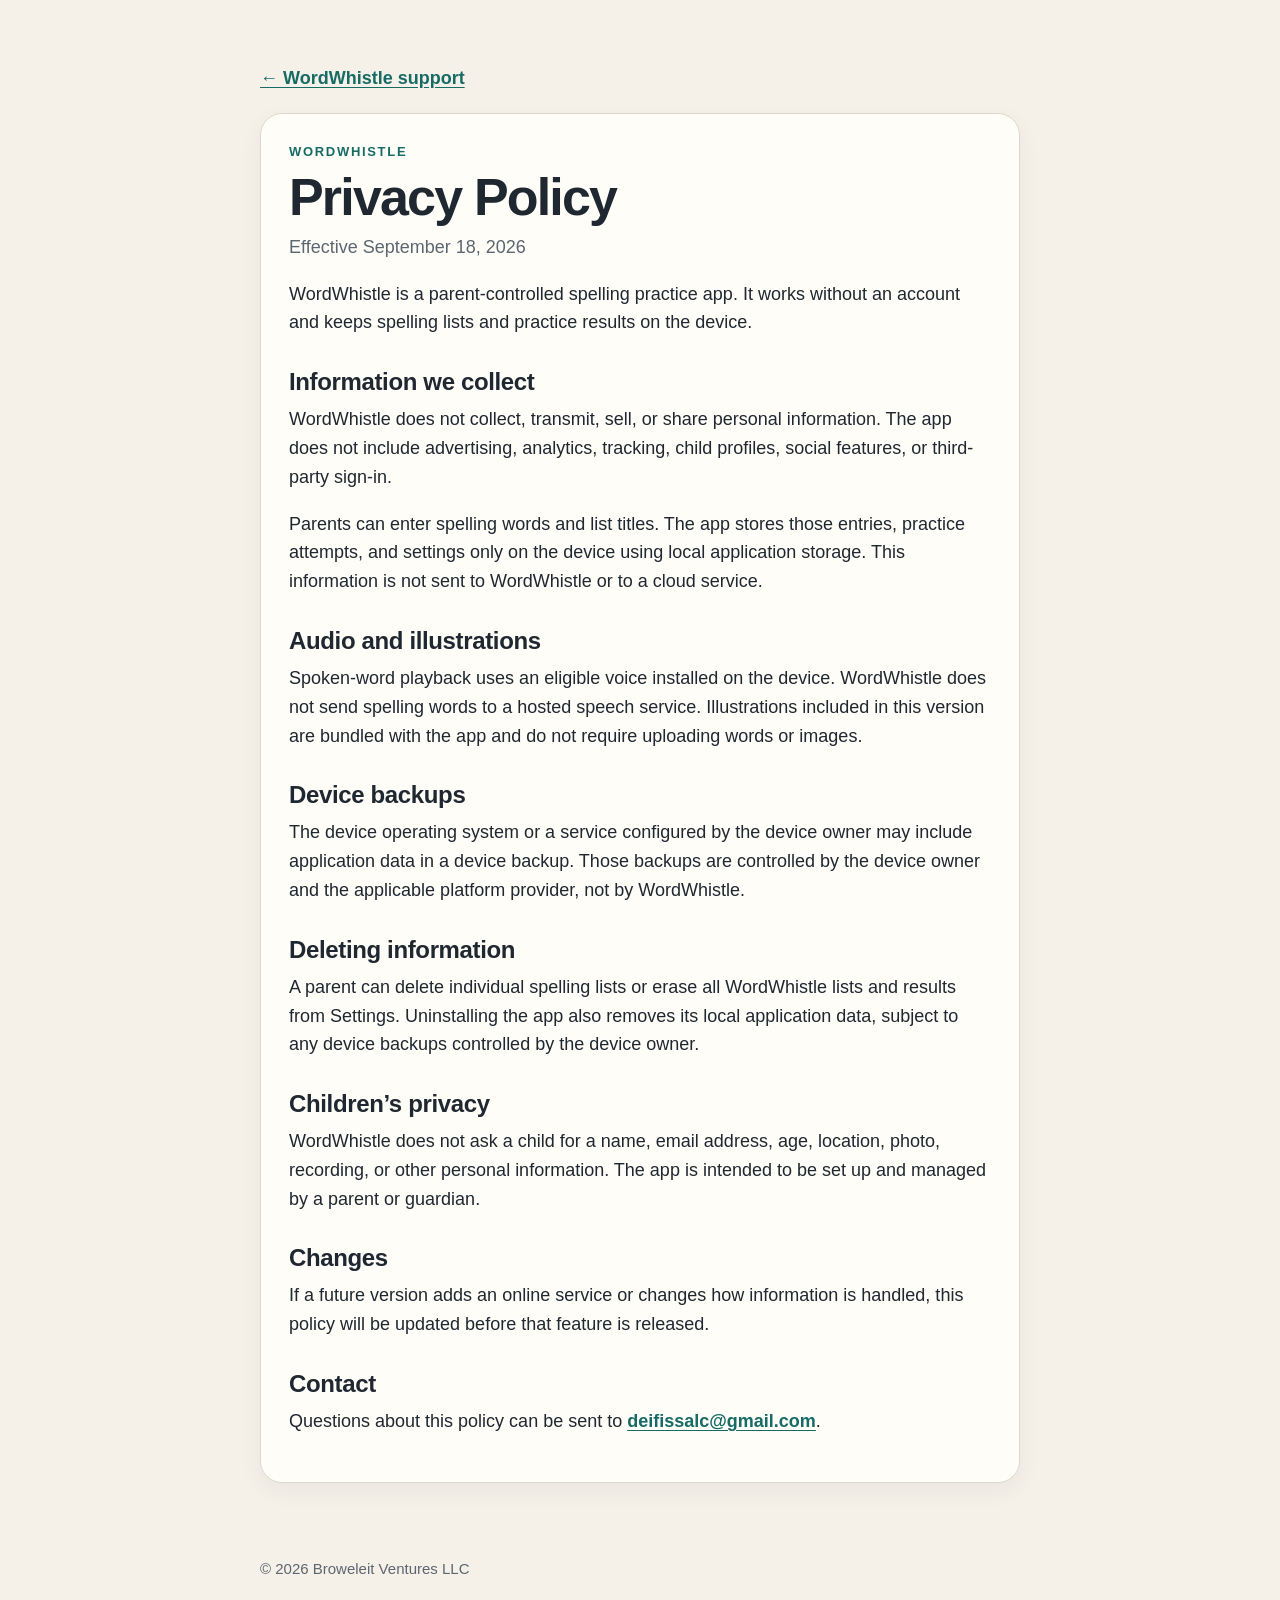
==== privacy.html @ 98cf8b77 "Publish WordWhistle support and privacy pages" ====
<!doctype html>
<html lang="en">
<head>
  <meta charset="utf-8">
  <meta name="viewport" content="width=device-width, initial-scale=1">
  <meta name="theme-color" content="#F5F0E8">
  <title>WordWhistle Privacy Policy</title>
  <link rel="stylesheet" href="styles.css">
</head>
<body>
  <main>
    <nav><a class="text-link" href="index.html">← WordWhistle support</a></nav>
    <article class="policy">
      <p class="eyebrow">WORDWHISTLE</p>
      <h1>Privacy Policy</h1>
      <p class="effective">Effective September 18, 2026</p>
      <p>WordWhistle is a parent-controlled spelling practice app. It works without an account and keeps spelling lists and practice results on the device.</p>

      <h2>Information we collect</h2>
      <p>WordWhistle does not collect, transmit, sell, or share personal information. The app does not include advertising, analytics, tracking, child profiles, social features, or third-party sign-in.</p>
      <p>Parents can enter spelling words and list titles. The app stores those entries, practice attempts, and settings only on the device using local application storage. This information is not sent to WordWhistle or to a cloud service.</p>

      <h2>Audio and illustrations</h2>
      <p>Spoken-word playback uses an eligible voice installed on the device. WordWhistle does not send spelling words to a hosted speech service. Illustrations included in this version are bundled with the app and do not require uploading words or images.</p>

      <h2>Device backups</h2>
      <p>The device operating system or a service configured by the device owner may include application data in a device backup. Those backups are controlled by the device owner and the applicable platform provider, not by WordWhistle.</p>

      <h2>Deleting information</h2>
      <p>A parent can delete individual spelling lists or erase all WordWhistle lists and results from Settings. Uninstalling the app also removes its local application data, subject to any device backups controlled by the device owner.</p>

      <h2>Children’s privacy</h2>
      <p>WordWhistle does not ask a child for a name, email address, age, location, photo, recording, or other personal information. The app is intended to be set up and managed by a parent or guardian.</p>

      <h2>Changes</h2>
      <p>If a future version adds an online service or changes how information is handled, this policy will be updated before that feature is released.</p>

      <h2>Contact</h2>
      <p>Questions about this policy can be sent to <a href="mailto:deifissalc@gmail.com">deifissalc@gmail.com</a>.</p>
    </article>
  </main>
  <footer>© 2026 Broweleit Ventures LLC</footer>
</body>
</html>
---- styles.css ----
:root {
  color-scheme: light;
  --ink: #1f2730;
  --muted: #5c6670;
  --paper: #fffdf8;
  --canvas: #f5f0e8;
  --accent: #176b65;
  --line: #ded7cc;
}

* { box-sizing: border-box; }

body {
  margin: 0;
  background: var(--canvas);
  color: var(--ink);
  font-family: -apple-system, BlinkMacSystemFont, "SF Pro Text", "Segoe UI", sans-serif;
  font-size: 18px;
  line-height: 1.6;
}

main, footer { width: min(760px, calc(100% - 40px)); margin-inline: auto; }
main { padding: 64px 0 32px; }
footer { padding: 24px 0 48px; color: var(--muted); font-size: 15px; }

.hero { display: grid; grid-template-columns: 112px 1fr; gap: 28px; align-items: center; margin-bottom: 32px; }
.icon { width: 112px; height: 112px; border-radius: 25px; box-shadow: 0 12px 35px rgb(36 45 52 / 15%); }
.eyebrow { margin: 0 0 6px; color: var(--accent); font-size: 13px; font-weight: 750; letter-spacing: .13em; }
h1 { margin: 0; font-size: clamp(34px, 7vw, 52px); line-height: 1.08; letter-spacing: -.035em; }
h2 { margin: 0 0 8px; font-size: 24px; line-height: 1.25; letter-spacing: -.015em; }
p { margin: 0 0 18px; }
.lede { margin: 14px 0 0; color: var(--muted); font-size: 20px; }
.card, .policy { background: var(--paper); border: 1px solid var(--line); border-radius: 22px; padding: 28px; margin: 18px 0; box-shadow: 0 8px 25px rgb(36 45 52 / 5%); }
.button { display: inline-flex; min-height: 48px; align-items: center; padding: 10px 18px; border-radius: 13px; background: var(--accent); color: white; font-weight: 650; text-decoration: none; }
.button:focus-visible, .text-link:focus-visible, article a:focus-visible { outline: 3px solid #ffbf47; outline-offset: 3px; }
.text-link, article a { color: var(--accent); font-weight: 650; text-underline-offset: 3px; }
nav { margin-bottom: 20px; }
.effective { color: var(--muted); margin-top: 8px; }
.policy h2 { margin-top: 30px; }

@media (max-width: 580px) {
  main { padding-top: 36px; }
  .hero { grid-template-columns: 80px 1fr; gap: 18px; align-items: start; }
  .icon { width: 80px; height: 80px; border-radius: 18px; }
  .lede { grid-column: 1 / -1; }
  .card, .policy { padding: 22px; border-radius: 18px; }
}

@media (prefers-reduced-motion: reduce) { * { scroll-behavior: auto !important; } }
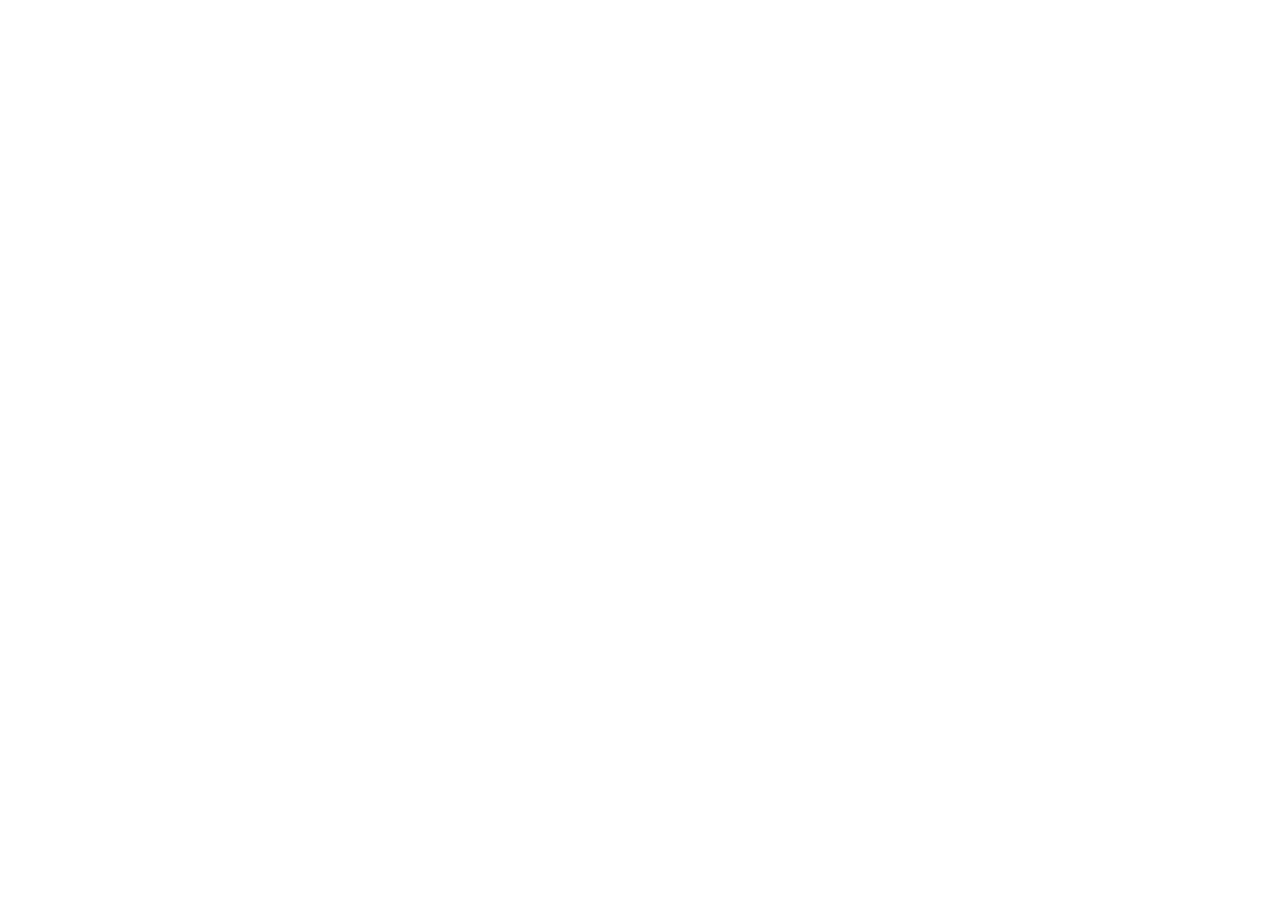
==== commit 290a23e0: "Redirect WordWhistle privacy policy to Broweleit Ventures" ====
--- a/privacy.html
+++ b/privacy.html
@@ -1,44 +1,21 @@
 <!doctype html>
 <html lang="en">
-<head>
-  <meta charset="utf-8">
-  <meta name="viewport" content="width=device-width, initial-scale=1">
-  <meta name="theme-color" content="#F5F0E8">
-  <title>WordWhistle Privacy Policy</title>
-  <link rel="stylesheet" href="styles.css">
-</head>
-<body>
-  <main>
-    <nav><a class="text-link" href="index.html">← WordWhistle support</a></nav>
-    <article class="policy">
-      <p class="eyebrow">WORDWHISTLE</p>
-      <h1>Privacy Policy</h1>
-      <p class="effective">Effective September 18, 2026</p>
-      <p>WordWhistle is a parent-controlled spelling practice app. It works without an account and keeps spelling lists and practice results on the device.</p>
-
-      <h2>Information we collect</h2>
-      <p>WordWhistle does not collect, transmit, sell, or share personal information. The app does not include advertising, analytics, tracking, child profiles, social features, or third-party sign-in.</p>
-      <p>Parents can enter spelling words and list titles. The app stores those entries, practice attempts, and settings only on the device using local application storage. This information is not sent to WordWhistle or to a cloud service.</p>
-
-      <h2>Audio and illustrations</h2>
-      <p>Spoken-word playback uses an eligible voice installed on the device. WordWhistle does not send spelling words to a hosted speech service. Illustrations included in this version are bundled with the app and do not require uploading words or images.</p>
-
-      <h2>Device backups</h2>
-      <p>The device operating system or a service configured by the device owner may include application data in a device backup. Those backups are controlled by the device owner and the applicable platform provider, not by WordWhistle.</p>
-
-      <h2>Deleting information</h2>
-      <p>A parent can delete individual spelling lists or erase all WordWhistle lists and results from Settings. Uninstalling the app also removes its local application data, subject to any device backups controlled by the device owner.</p>
-
-      <h2>Children’s privacy</h2>
-      <p>WordWhistle does not ask a child for a name, email address, age, location, photo, recording, or other personal information. The app is intended to be set up and managed by a parent or guardian.</p>
-
-      <h2>Changes</h2>
-      <p>If a future version adds an online service or changes how information is handled, this policy will be updated before that feature is released.</p>
-
-      <h2>Contact</h2>
-      <p>Questions about this policy can be sent to <a href="mailto:deifissalc@gmail.com">deifissalc@gmail.com</a>.</p>
-    </article>
-  </main>
-  <footer>© 2026 Broweleit Ventures LLC</footer>
-</body>
+  <head>
+    <meta charset="utf-8" />
+    <meta name="viewport" content="width=device-width, initial-scale=1" />
+    <meta http-equiv="refresh" content="0; url=https://broweleitventures.com/wordwhistle/privacy" />
+    <link rel="canonical" href="https://broweleitventures.com/wordwhistle/privacy" />
+    <title>WordWhistle Privacy Policy</title>
+    <link rel="stylesheet" href="styles.css" />
+  </head>
+  <body>
+    <main>
+      <article class="policy">
+        <h1>WordWhistle Privacy Policy</h1>
+        <p>Our privacy policy is now on the Broweleit Ventures website.</p>
+        <p><a href="https://broweleitventures.com/wordwhistle/privacy">Read the WordWhistle Privacy Policy</a></p>
+        <p>Contact: <a href="mailto:general@broweleitventures.com">general@broweleitventures.com</a></p>
+      </article>
+    </main>
+  </body>
 </html>
